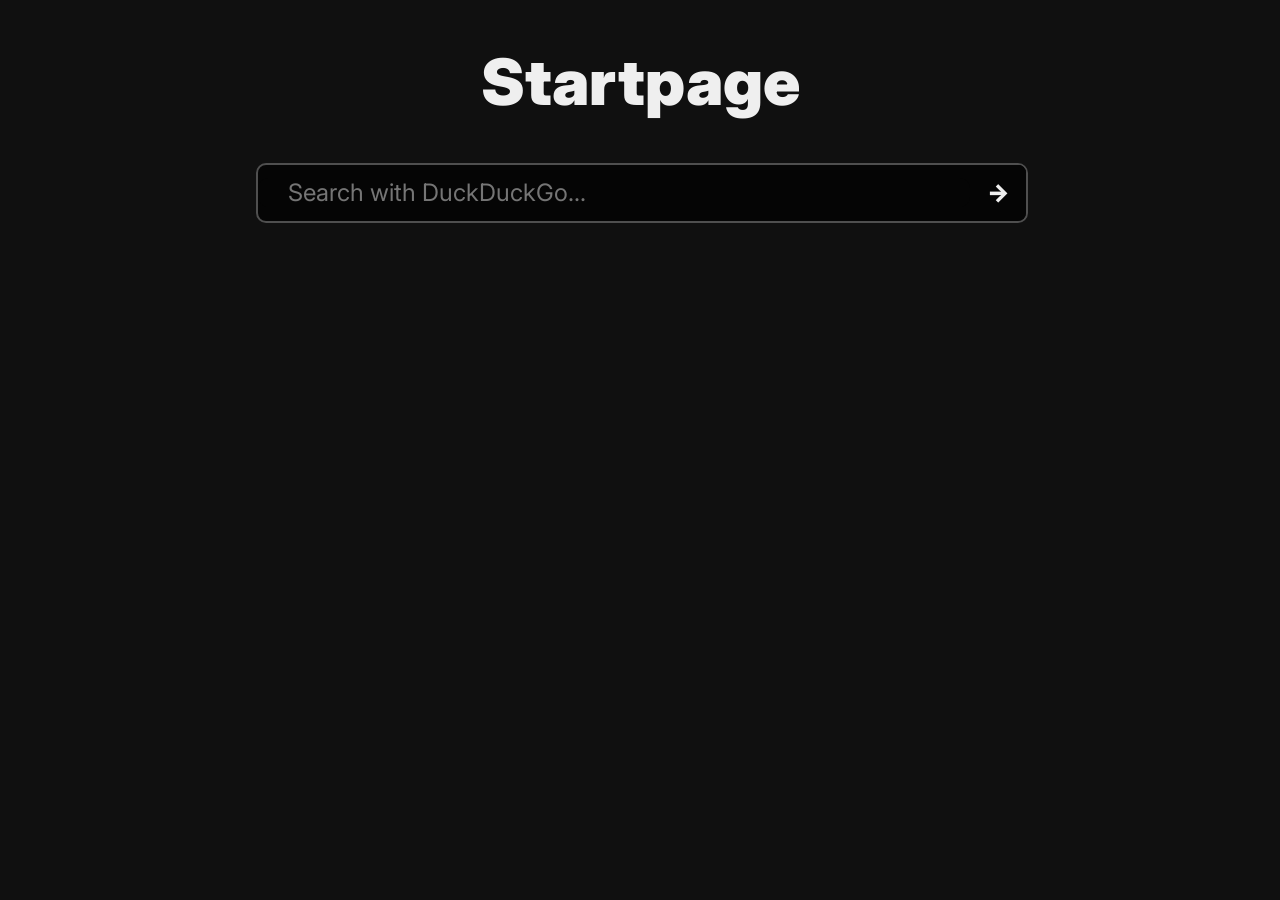
==== index.html @ b00077f0 "added inital files" ====
<!DOCTYPE html>
<html lang="en">
<head>
    <meta charset="UTF-8">
    <meta http-equiv="X-UA-Compatible" content="IE=edge">
    <meta name="viewport" content="width=device-width, initial-scale=1.0">
    <title>Startpage</title>
    <link rel="stylesheet" href="styles.css">
</head>
<body>
    <h1 id="title">Startpage</h1>
    <div class="searchbar-container">
        <div id="search_field">
            <input placeholder="Search with DuckDuckGo..." type="search" name="search_input" id="">
        </div>
        <a href=#><div class="button" id="search_button">
            <p>-></p>
        </div></a>
    </div>
</body>
</html>
---- styles.css ----
@import url('https://fonts.googleapis.com/css2?family=Inter:wght@100;200;300;400;500;600;700;800;900&display=swap');

:root {
    --bg: #101010;
    --fg: #efefef;
    --accent: #65bb9c;

    --color-1: #ef2e51;
    --color-2: #2eefc1;
    --color-3: #efc52e;
    --color-4: #2e7bef;
    --color-5: #ef2ee7;
    --color-6: #49ef2e;
    --color-7: #ef682e;
    --color-8: #ffffff;

    --color-card-bg: #050505;
    --color-stroke: #4f4f4f;

    --button-height: 42pt;
    --button-width: 42pt;
}

html {
    margin: 0;
    padding: 0;
}

body {
    background-color: var(--bg);
    color: var(--fg);
    margin: 0;
    padding: 0;
    font-family: Inter, 'sans-serif';
    font-size: 100%;
}

#title {
    font-weight: 900;
    font-size: 48pt;
    text-align: center;
}

.searchbar-container {
    display: flex;
    flex-direction: row;
    position: relative;
    width: 60%;
    left: 20%;
    text-align: center;
    height: 42pt;
    border: 2px solid var(--color-stroke);
    border-radius: 10px;
    background-color: var(--color-card-bg);
}

#search_field {
    flex-grow: 1;
    align-self: center;
}

#search_field input {
    padding: 0 30px;
    width: 100%;
    background-color: var(--color-card-bg);
    font-size: 18pt;
    font-family: Inter;
    font-weight: 400;
    color: var(--fg);
    border: 0;
    border-radius: 10px;
}

#search_field input:focus {
    outline: none;
}

.button {
    background-color: var(--color-card-bg);
    width: var(--button-width);
    height: var(--button-height);
}

.button p {
    line-height: var(--button-height);
    font-weight: 900;
    font-size: 18pt;
    margin: 0;
    color: var(--fg);
    text-decoration: none;
}

.button#search_button {
    position: relative;
    right: 0;
    clip-path: inset(0 0 0 0 round 0 8px 8px 0);
    transition: 0.2s;
}

.searchbar-container a {
    text-decoration: none;
}

.searchbar-container a:hover .button {
    background-color: var(--accent);
}

.searchbar-container a:hover .button p {
    color: var(--color-card-bg);
}

.card {
    background-color: var(--color-card-bg);
    position: relative;
}

.card .bar {
    height: 20%;
    position: relative;
}

.red {
    background-color: var(--color-1);
}

.cyan {
    background-color: var(--color-2);
}

.yellow {
    background-color: var(--color-3);
}

.blue {
    background-color: var(--color-4);
}

.pink {
    background-color: var(--color-5);
}

.green {
    background-color: var(--color-6);
}

.orange {
    background-color: var(--color-7);
}

.white {
    background-color: var(--color-8);
}
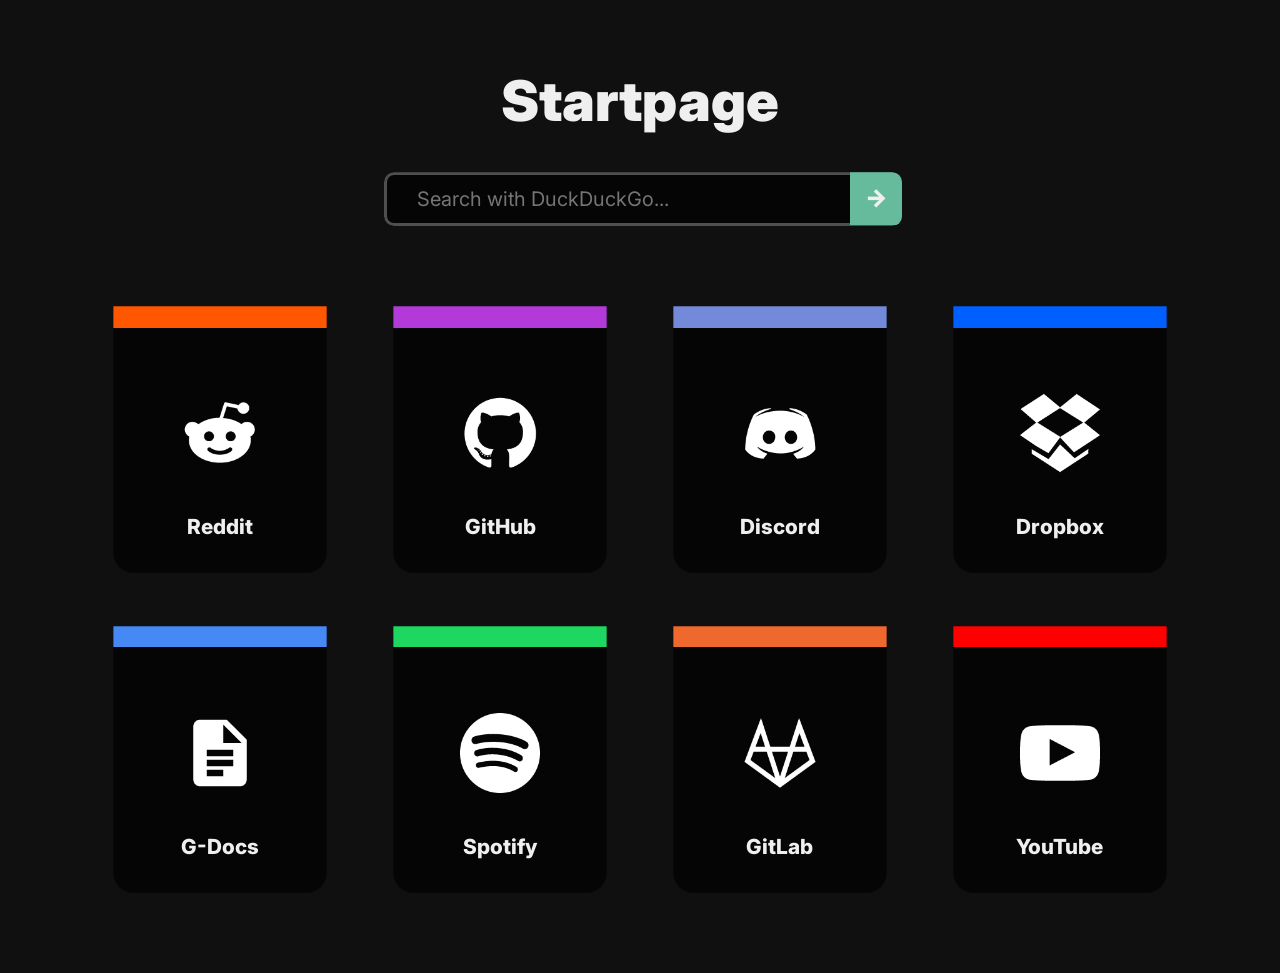
==== commit c8218ff6: "added icons and links" ====
--- a/index.html
+++ b/index.html
@@ -6,16 +6,61 @@
     <meta name="viewport" content="width=device-width, initial-scale=1.0">
     <title>Startpage</title>
     <link rel="stylesheet" href="styles.css">
+    <script src="script.js"></script>
 </head>
 <body>
     <h1 id="title">Startpage</h1>
     <div class="searchbar-container">
-        <div id="search_field">
-            <input placeholder="Search with DuckDuckGo..." type="search" name="search_input" id="">
+        <div id="search_field_container">
+            <input placeholder="Search with DuckDuckGo..." type="search" name="search_input" id="search_field">
         </div>
-        <a href=#><div class="button" id="search_button">
+        <a href="javascript:void(0);" onclick="process()"><div class="button" id="search_button">
             <p>-></p>
         </div></a>
     </div>
+    <div class="site-card-master-container">
+        <div class="site-card-grid">
+            <a href="https://reddit.com"><div class="card">
+                <div class="bar reddit"></div>
+                <img src="res/ic_reddit.png" alt="reddit_ic" srcset="">
+                <p class="card-title">Reddit</p>
+            </div></a>
+            <a href="https://github.com/asifZaman0362?tab=repositories"><div class="card">
+                <div class="bar github"></div>
+                <img src="res/ic_github.png" alt="github_ic" srcset="">
+                <p class="card-title">GitHub</p>
+            </div></a>
+            <a href="https://discord.com/app"><div class="card">
+                <div class="bar discord"></div>
+                <img src="res/ic_discord.png" alt="discord_ic" srcset="">
+                <p class="card-title">Discord</p>
+            </div></a>
+            <a href="https://dropbox.com/h"><div class="card">
+                <div class="bar dropbox"></div>
+                <img src="res/ic_dropbox.png" alt="dropbox_ic" srcset="">
+                <p class="card-title">Dropbox</p>
+            </div></a>
+            <a href="https://docs.google.com"><div class="card">
+                <div class="bar docs"></div>
+                <img src="res/ic_gdocs.png" alt="gdocs_ic" srcset="">
+                <p class="card-title">G-Docs</p>
+            </div></a>
+            <a href="https://open.spotify.com"><div class="card">
+                <div class="bar spotify"></div>
+                <img src="res/ic_spotify.png" alt="spot_ic" srcset="">
+                <p class="card-title">Spotify</p>
+            </div></a>
+            <a href="https://gitlab.com"><div class="card">
+                <div class="bar orange"></div>
+                <img src="res/ic_gitlab.png" alt="gitlab_ic" srcset="">
+                <p class="card-title">GitLab</p>
+            </div></a>
+            <a href="https://youtube.com"><div class="card">
+                <div class="bar youtube"></div>
+                <img src="res/ic_youtube.png" alt="yt_ic" srcset="">
+                <p class="card-title">YouTube</p>
+            </div></a>
+        </div>
+    </div>
 </body>
 </html>
--- a/styles.css
+++ b/styles.css
@@ -17,9 +17,11 @@
     --color-card-bg: #050505;
     --color-stroke: #4f4f4f;
 
-    --button-height: 42pt;
-    --button-width: 42pt;
-}
+    --button-height: 36pt;
+    --button-width: 36pt;
+}
+
+
 
 html {
     margin: 0;
@@ -35,35 +37,45 @@
     font-size: 100%;
 }
 
+
+
 #title {
     font-weight: 900;
-    font-size: 48pt;
-    text-align: center;
-}
+    font-size: 42pt;
+    text-align: center;
+    margin-top: 50pt;
+}
+
+/**********************/
+/* Search bar styling */ 
+/**********************/
+
 
 .searchbar-container {
     display: flex;
     flex-direction: row;
     position: relative;
-    width: 60%;
-    left: 20%;
-    text-align: center;
-    height: 42pt;
-    border: 2px solid var(--color-stroke);
+    width: 40%;
+    left: 30%;
+    text-align: center;
+    height: 36pt;
+    border: 3px solid var(--color-stroke);
     border-radius: 10px;
-    background-color: var(--color-card-bg);
-}
-
-#search_field {
+    clip-path: inset(0 0 0 0 round 10px 10px 10px 10px);
+    background-color: var(--color-card-bg);
+}
+
+#search_field_container {
     flex-grow: 1;
     align-self: center;
 }
 
-#search_field input {
+#search_field_container input {
+    height: 100%;
     padding: 0 30px;
     width: 100%;
     background-color: var(--color-card-bg);
-    font-size: 18pt;
+    font-size: 15pt;
     font-family: Inter;
     font-weight: 400;
     color: var(--fg);
@@ -71,7 +83,7 @@
     border-radius: 10px;
 }
 
-#search_field input:focus {
+#search_field_container input:focus {
     outline: none;
 }
 
@@ -92,9 +104,17 @@
 
 .button#search_button {
     position: relative;
-    right: 0;
-    clip-path: inset(0 0 0 0 round 0 8px 8px 0);
+    right: -4px;
+    /* clip-path: inset(0 0 0 0 round 0 8px 10px 0); */
+    background-color: var(--accent);
     transition: 0.2s;
+    height: 40pt;
+    width: 40pt;
+    top: -4px;
+}
+
+.button#search_button p {
+    line-height: 40pt;
 }
 
 .searchbar-container a {
@@ -105,18 +125,55 @@
     background-color: var(--accent);
 }
 
-.searchbar-container a:hover .button p {
+/* .searchbar-container a:hover .button p {
     color: var(--color-card-bg);
+} */
+
+
+/**********************/
+/* Site cards styling */ 
+/**********************/
+
+
+.site-card-master-container {
+    margin: 80px;
+    text-align: center;
+}
+
+.site-card-grid {
+    text-align: center;
+    display: inline-grid;
+    grid-template-columns: 160pt 160pt 160pt 160pt;
+    grid-template-rows: 200pt 200pt;
+    row-gap: 40pt;
+    column-gap: 50pt;
+}
+
+.site-card-grid a {
+    display: block;
 }
 
 .card {
     background-color: var(--color-card-bg);
     position: relative;
+    clip-path: inset(0 0 0 0 round 0 0 20px 20px);
+    width: 100%;
+    height: 100%;
 }
 
 .card .bar {
-    height: 20%;
-    position: relative;
+    height: 8%;
+    position: relative;
+    transition: 1s;
+}
+
+.card img {
+    width: 60pt;
+    height: 60pt;
+    position: absolute;
+    top: 65pt;
+    left: 50pt;
+    transition: 1s;
 }
 
 .red {
@@ -149,4 +206,57 @@
 
 .white {
     background-color: var(--color-8);
-}+}
+
+.youtube {
+    background-color: #ff0000;
+}
+
+.reddit {
+    background-color: #ff5700;
+}
+
+.github {
+    background-color: #b33ad8;
+}
+
+.discord {
+    background-color: #738adb;
+}
+
+.dropbox {
+    background-color: #0060ff;
+}
+
+.spotify {
+    background-color: #1ed760;
+}
+
+.docs {
+    background-color: #4688f4;
+}
+
+.card-title {
+    position: absolute;
+    width: 100%;
+    bottom: 5%;
+    font-weight: 800;
+    font-size: 130%;
+    transition: 1s;
+    color: var(--fg);
+}
+
+.card:hover .bar {
+    height: 100%;
+}
+
+.card:hover .card-title {
+    bottom: 70%;
+    color: var(--color-card-bg);
+}
+
+.card:hover img {
+    top: 80pt;
+    filter: brightness(0);
+}
+
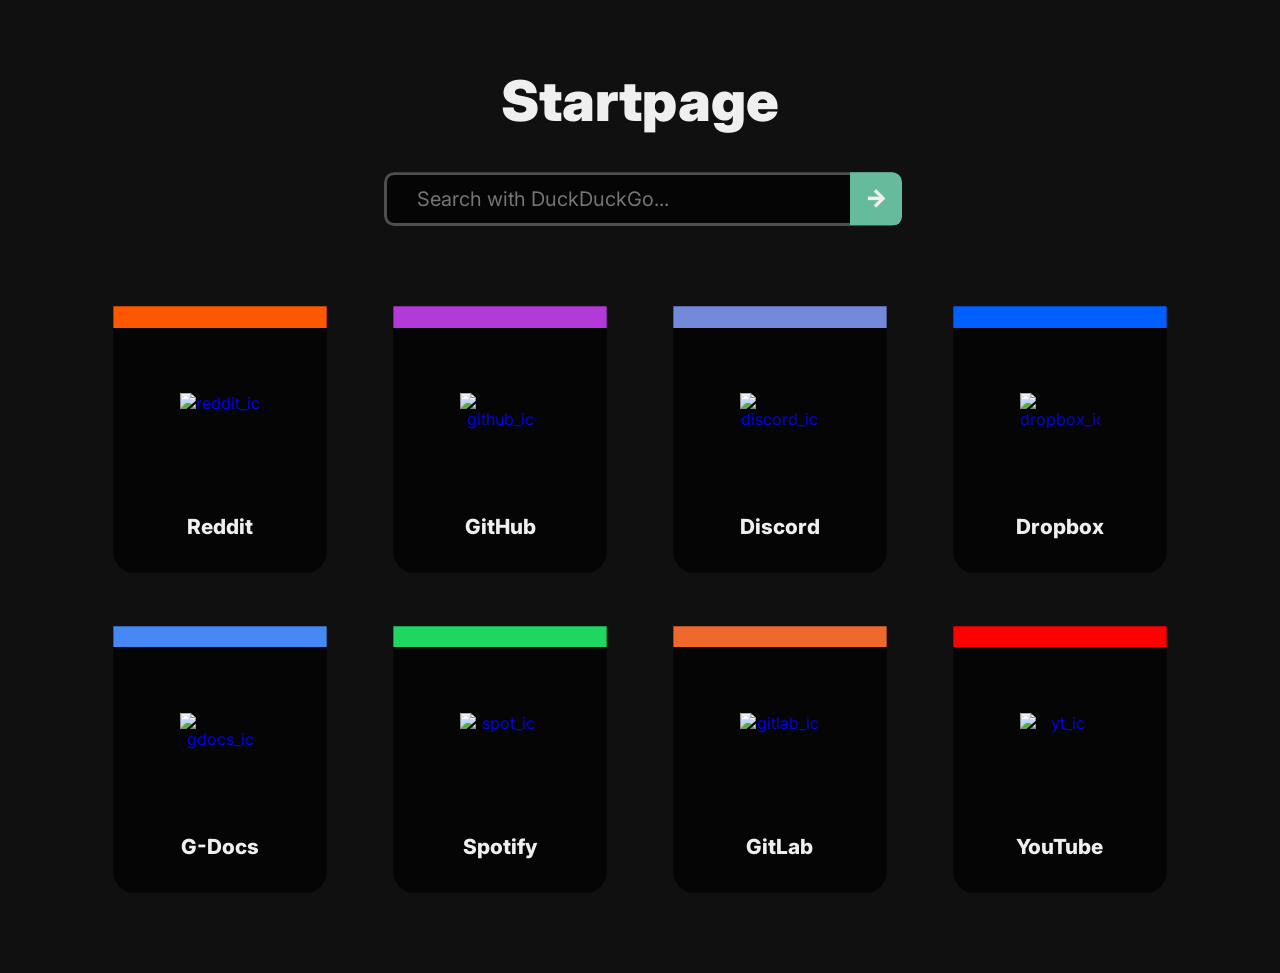
==== commit 674d61f9: "Added firefox content" ====
--- a/index.html
+++ b/index.html
@@ -14,7 +14,7 @@
         <div id="search_field_container">
             <input placeholder="Search with DuckDuckGo..." type="search" name="search_input" id="search_field">
         </div>
-        <a href="javascript:void(0);" onclick="process()"><div class="button" id="search_button">
+        <a href="javascript:void(0);" onclick="alert('Hello!')"><div class="button" id="search_button">
             <p>-></p>
         </div></a>
     </div>
@@ -22,42 +22,42 @@
         <div class="site-card-grid">
             <a href="https://reddit.com"><div class="card">
                 <div class="bar reddit"></div>
-                <img src="res/ic_reddit.png" alt="reddit_ic" srcset="">
+                <img src="res/ic_reddit.png" alt="reddit_ic" srcset="https://raw.githubusercontent.com/asifZaman0362/startpage/master/res/ic_reddit.png">
                 <p class="card-title">Reddit</p>
             </div></a>
             <a href="https://github.com/asifZaman0362?tab=repositories"><div class="card">
                 <div class="bar github"></div>
-                <img src="res/ic_github.png" alt="github_ic" srcset="">
+                <img src="res/ic_github.png" alt="github_ic" srcset="https://raw.githubusercontent.com/asifZaman0362/startpage/master/res/ic_github.png">
                 <p class="card-title">GitHub</p>
             </div></a>
             <a href="https://discord.com/app"><div class="card">
                 <div class="bar discord"></div>
-                <img src="res/ic_discord.png" alt="discord_ic" srcset="">
+                <img src="res/ic_discord.png" alt="discord_ic" srcset="https://raw.githubusercontent.com/asifZaman0362/startpage/master/res/ic_discord.png">
                 <p class="card-title">Discord</p>
             </div></a>
             <a href="https://dropbox.com/h"><div class="card">
                 <div class="bar dropbox"></div>
-                <img src="res/ic_dropbox.png" alt="dropbox_ic" srcset="">
+                <img src="res/ic_dropbox.png" alt="dropbox_ic" srcset="https://raw.githubusercontent.com/asifZaman0362/startpage/master/res/ic_dropbox.png">
                 <p class="card-title">Dropbox</p>
             </div></a>
             <a href="https://docs.google.com"><div class="card">
                 <div class="bar docs"></div>
-                <img src="res/ic_gdocs.png" alt="gdocs_ic" srcset="">
+                <img src="res/ic_gdocs.png" alt="gdocs_ic" srcset="https://raw.githubusercontent.com/asifZaman0362/startpage/master/res/ic_gdocs.png">
                 <p class="card-title">G-Docs</p>
             </div></a>
             <a href="https://open.spotify.com"><div class="card">
                 <div class="bar spotify"></div>
-                <img src="res/ic_spotify.png" alt="spot_ic" srcset="">
+                <img src="res/ic_spotify.png" alt="spot_ic" srcset="https://raw.githubusercontent.com/asifZaman0362/startpage/master/res/ic_spotify.png">
                 <p class="card-title">Spotify</p>
             </div></a>
             <a href="https://gitlab.com"><div class="card">
                 <div class="bar orange"></div>
-                <img src="res/ic_gitlab.png" alt="gitlab_ic" srcset="">
+                <img src="res/ic_gitlab.png" alt="gitlab_ic" srcset="https://raw.githubusercontent.com/asifZaman0362/startpage/master/res/ic_gitlab.png">
                 <p class="card-title">GitLab</p>
             </div></a>
             <a href="https://youtube.com"><div class="card">
                 <div class="bar youtube"></div>
-                <img src="res/ic_youtube.png" alt="yt_ic" srcset="">
+                <img src="res/ic_youtube.png" alt="yt_ic" srcset="https://raw.githubusercontent.com/asifZaman0362/startpage/master/res/ic_youtube.png">
                 <p class="card-title">YouTube</p>
             </div></a>
         </div>
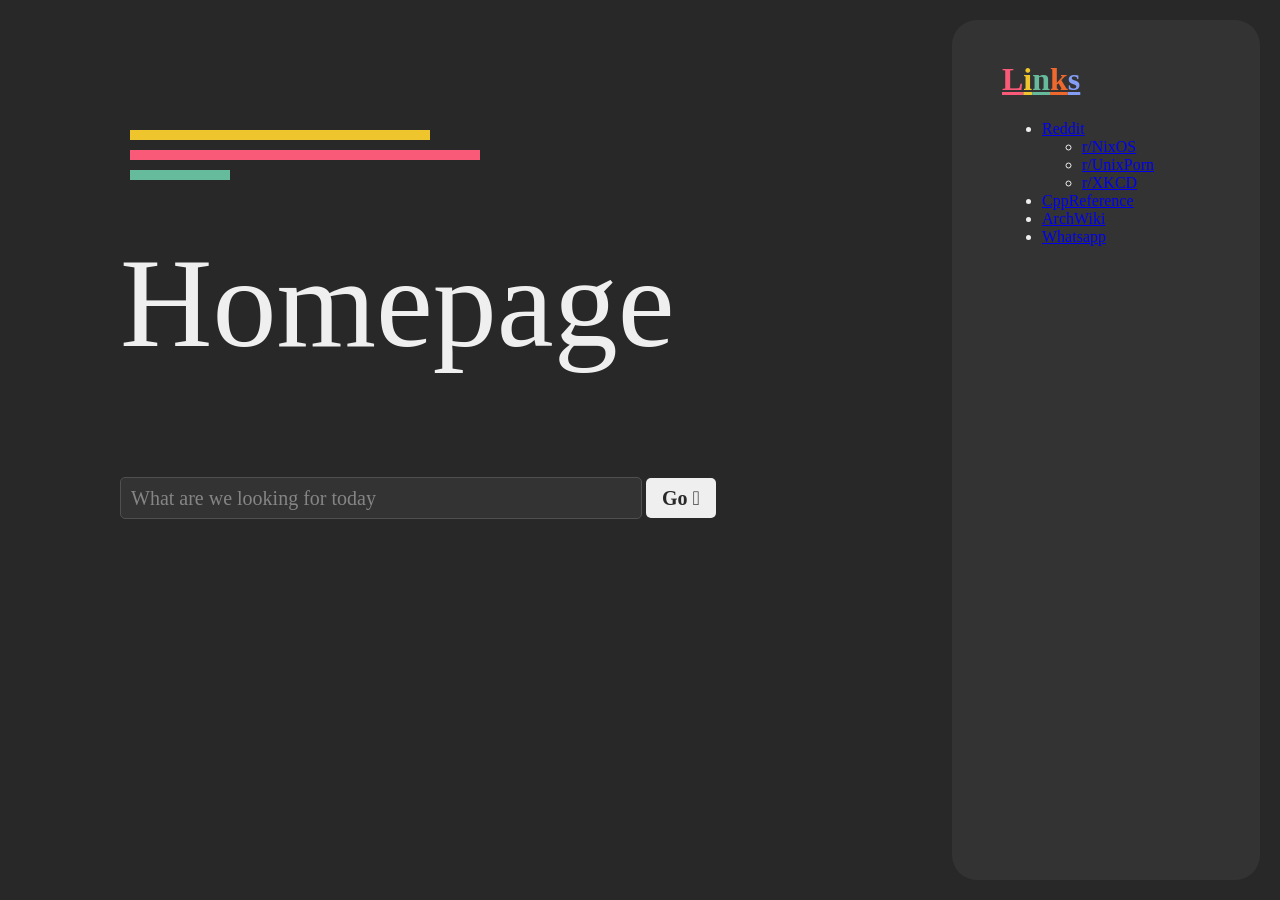
==== commit c9ee80a4: "Added files" ====
--- a/index.html
+++ b/index.html
@@ -1,66 +1,177 @@
 <!DOCTYPE html>
 <html lang="en">
 <head>
-    <meta charset="UTF-8">
-    <meta http-equiv="X-UA-Compatible" content="IE=edge">
-    <meta name="viewport" content="width=device-width, initial-scale=1.0">
-    <title>Startpage</title>
-    <link rel="stylesheet" href="styles.css">
-    <script src="script.js"></script>
+  <meta charset="UTF-8">
+  <meta name="viewport" content="width=device-width, initial-scale=1.0">
+  <title>Document</title>
+  <style>
+    :root {
+      --col-bg: #282828;
+      --col-bg-sec: #333333;
+      --col-border: #505050;
+      --col-fg: #efefef;
+      --col-placeholder: #858585;
+      --col-ac1: #EFC52E;
+      --col-ac2: #F95A77;
+      --col-ac3: #65BB9C;
+      --col-ac4: #EF682E;
+      --col-ac5: #859EF5;
+    }
+    body, html {
+      display: flex;
+      flex: 1;
+      height: 100%;
+      padding: 0;
+      margin: 0;
+      font-family: "UbuntuMono Nerd Font";
+      background: var(--col-bg);
+      color: var(--col-fg);
+    }
+    #parent {
+      padding: 20px;
+      display: flex;
+      width: 100%;
+      flex-direction: row;
+    }
+    #left {
+      width: 80%;
+      padding-left: 100px;
+      padding-top: 100px;
+    }
+    #right {
+      background: var(--col-bg-sec);
+      border-radius: 25px;
+      width: 20%;
+      padding: 20px 50px;
+    }
+    input {
+      font-family: "UbuntuMono Nerd Font";
+      border-radius: 5px;
+      font-size: 20px;
+    }
+    #blocks div {
+      height: 10px;
+      margin: 10px;
+    }
+    #block1 {
+      background: var(--col-ac1);
+      width: 300px;
+    }
+    #block2 {
+      background: var(--col-ac2);
+      width: 350px;
+    }
+    #block3 {
+      background: var(--col-ac3);
+      width: 100px;
+    }
+    #title {
+      font-size: 128px;
+      margin: 50px 0 100px;
+    }
+    #searchbar-input {
+      background: var(--col-bg-sec);
+      border: 1px solid var(--col-border);
+      height: 40px;
+      width: 500px;
+      outline: none;
+      color: var(--col-fg);
+      padding: 0 10px;
+    }
+    #searchbar-input::placeholder {
+      color: var(--col-placeholder);
+    }
+    #gobutton {
+      background: var(--col-fg);
+      color: var(--col-bg);
+      outline: none;
+      border: none;
+      height: 40px;
+      width: 70px;
+      font-weight: bold;
+      transition: 0.25s;
+    }
+    #gobutton:hover {
+      background: var(--col-ac2);
+      color: var(--col-fg);
+      cursor: pointer;
+    }
+    #links-title span {
+      text-decoration: underline;
+    }
+    #links-title span:nth-child(1) {
+      color: var(--col-ac2);
+    }
+    #links-title span:nth-child(2) {
+      color: var(--col-ac1);
+    }
+    #links-title span:nth-child(3) {
+      color: var(--col-ac3);
+    }
+    #links-title span:nth-child(4) {
+      color: var(--col-ac4);
+    }
+    #links-title span:nth-child(5) {
+      color: var(--col-ac5);
+    }
+  </style>
+  <script>
+    function goToUrl() {
+      let text = document.querySelector("#searchbar-input").value;
+      console.log(text);
+      if (!text) return;
+      let searchUrlPrefix = "https://duckduckgo.com?q=";
+      let urlRegex = new RegExp("((http(s)?|ftp|ssh)://|www\.)([a-z0-9]+\.)+[a-z0-9]+(:[0-9]*)?$");
+      let matches = text.match(urlRegex);
+      if (matches && matches[0] == text) {
+        window.location.replace(text);
+      }
+      else if (text) {
+        window.location.replace(searchUrlPrefix + text);
+      }
+    }
+    function checkForReturn(event) {
+      if (event.keyCode == 13) {
+        goToUrl();
+      } else {
+        return;
+      }
+    }
+  </script>
 </head>
 <body>
-    <h1 id="title">Startpage</h1>
-    <div class="searchbar-container">
-        <div id="search_field_container">
-            <input placeholder="Search with DuckDuckGo..." type="search" name="search_input" id="search_field">
-        </div>
-        <a href="javascript:void(0);" onclick="alert('Hello!')"><div class="button" id="search_button">
-            <p>-></p>
-        </div></a>
+  <div id="parent">
+    <div id="left">
+      <div id="blocks">
+        <div id="block1"></div>
+        <div id="block2"></div>
+        <div id="block3"></div>
+      </div>
+      <div id="title">Homepage</div>
+      <div id="searchbar">
+        <input type="text" name="searchbar-input" id="searchbar-input" autoFocus onkeypress="checkForReturn(event)" placeholder="What are we looking for today">
+        <input type="button" id="gobutton" value="Go 󰁔" onclick="goToUrl()">
+      </div>
     </div>
-    <div class="site-card-master-container">
-        <div class="site-card-grid">
-            <a href="https://reddit.com"><div class="card">
-                <div class="bar reddit"></div>
-                <img src="res/ic_reddit.png" alt="reddit_ic" srcset="https://raw.githubusercontent.com/asifZaman0362/startpage/master/res/ic_reddit.png">
-                <p class="card-title">Reddit</p>
-            </div></a>
-            <a href="https://github.com/asifZaman0362?tab=repositories"><div class="card">
-                <div class="bar github"></div>
-                <img src="res/ic_github.png" alt="github_ic" srcset="https://raw.githubusercontent.com/asifZaman0362/startpage/master/res/ic_github.png">
-                <p class="card-title">GitHub</p>
-            </div></a>
-            <a href="https://discord.com/app"><div class="card">
-                <div class="bar discord"></div>
-                <img src="res/ic_discord.png" alt="discord_ic" srcset="https://raw.githubusercontent.com/asifZaman0362/startpage/master/res/ic_discord.png">
-                <p class="card-title">Discord</p>
-            </div></a>
-            <a href="https://dropbox.com/h"><div class="card">
-                <div class="bar dropbox"></div>
-                <img src="res/ic_dropbox.png" alt="dropbox_ic" srcset="https://raw.githubusercontent.com/asifZaman0362/startpage/master/res/ic_dropbox.png">
-                <p class="card-title">Dropbox</p>
-            </div></a>
-            <a href="https://docs.google.com"><div class="card">
-                <div class="bar docs"></div>
-                <img src="res/ic_gdocs.png" alt="gdocs_ic" srcset="https://raw.githubusercontent.com/asifZaman0362/startpage/master/res/ic_gdocs.png">
-                <p class="card-title">G-Docs</p>
-            </div></a>
-            <a href="https://open.spotify.com"><div class="card">
-                <div class="bar spotify"></div>
-                <img src="res/ic_spotify.png" alt="spot_ic" srcset="https://raw.githubusercontent.com/asifZaman0362/startpage/master/res/ic_spotify.png">
-                <p class="card-title">Spotify</p>
-            </div></a>
-            <a href="https://gitlab.com"><div class="card">
-                <div class="bar orange"></div>
-                <img src="res/ic_gitlab.png" alt="gitlab_ic" srcset="https://raw.githubusercontent.com/asifZaman0362/startpage/master/res/ic_gitlab.png">
-                <p class="card-title">GitLab</p>
-            </div></a>
-            <a href="https://youtube.com"><div class="card">
-                <div class="bar youtube"></div>
-                <img src="res/ic_youtube.png" alt="yt_ic" srcset="https://raw.githubusercontent.com/asifZaman0362/startpage/master/res/ic_youtube.png">
-                <p class="card-title">YouTube</p>
-            </div></a>
-        </div>
+    <div id="right">
+      <div id="links">
+        <h1 id="links-title"><span>L</span><span>i</span><span>n</span><span>k</span><span>s</span>
+        </h1>
+      </div>
+      <ul id="links-list">
+        <li>
+          <a href="https://reddit.com">Reddit</a>
+          <ul id="links-list">
+            <li><a href="https://reddit.com/r/nixos">r/NixOS</a></li>
+            <li><a href="https://reddit.com/r/unixporn">r/UnixPorn</a></li>
+            <li><a href="https://reddit.com/r/xkcd">r/XKCD</a></li>
+          </ul>
+        </li>
+        <li><a href="https://cppreference.com">CppReference</a></li>
+        <li><a href="https://wiki.archlinux.com">ArchWiki</a></li>
+        <li><a href="web.whatsapp.com">Whatsapp</a></li>
+      </ul>
     </div>
+  </div>
 </body>
-</html>+</html>
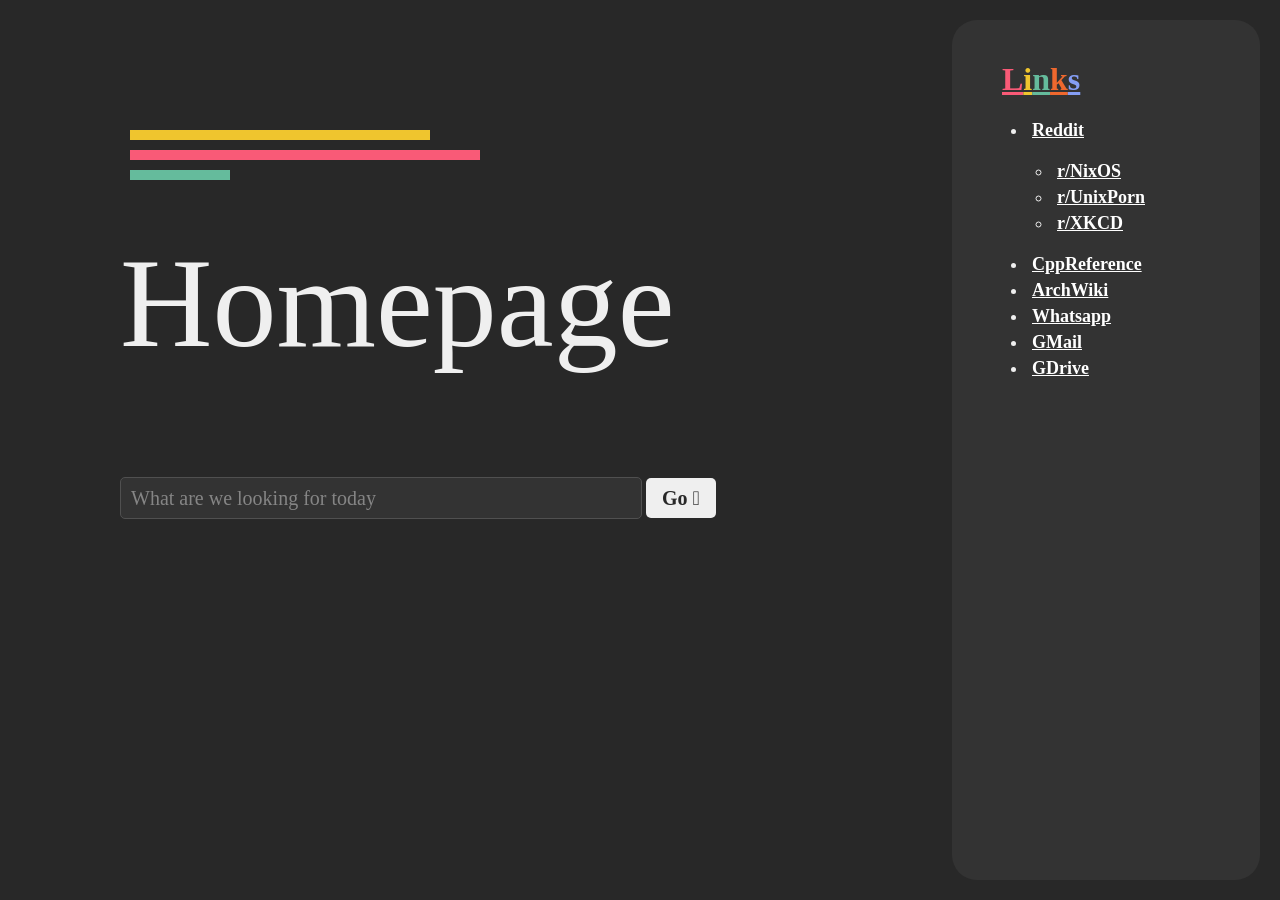
==== commit c67b160b: "Added links" ====
--- a/index.html
+++ b/index.html
@@ -114,6 +114,19 @@
     #links-title span:nth-child(5) {
       color: var(--col-ac5);
     }
+    ul li a {
+      color: white !important;
+      font-weight: bold;
+      margin: 5px;
+      font-size: 18px;
+    }
+    ul li {
+      margin: 5px;
+    }
+    ul {
+      margin: 20px;
+      padding: 0;
+    }
   </style>
   <script>
     function goToUrl() {
@@ -170,6 +183,8 @@
         <li><a href="https://cppreference.com">CppReference</a></li>
         <li><a href="https://wiki.archlinux.com">ArchWiki</a></li>
         <li><a href="web.whatsapp.com">Whatsapp</a></li>
+        <li><a href="https://gmail.com/">GMail</a></li>
+        <li><a href="https://drive.google.com/drive">GDrive</a></li>
       </ul>
     </div>
   </div>
